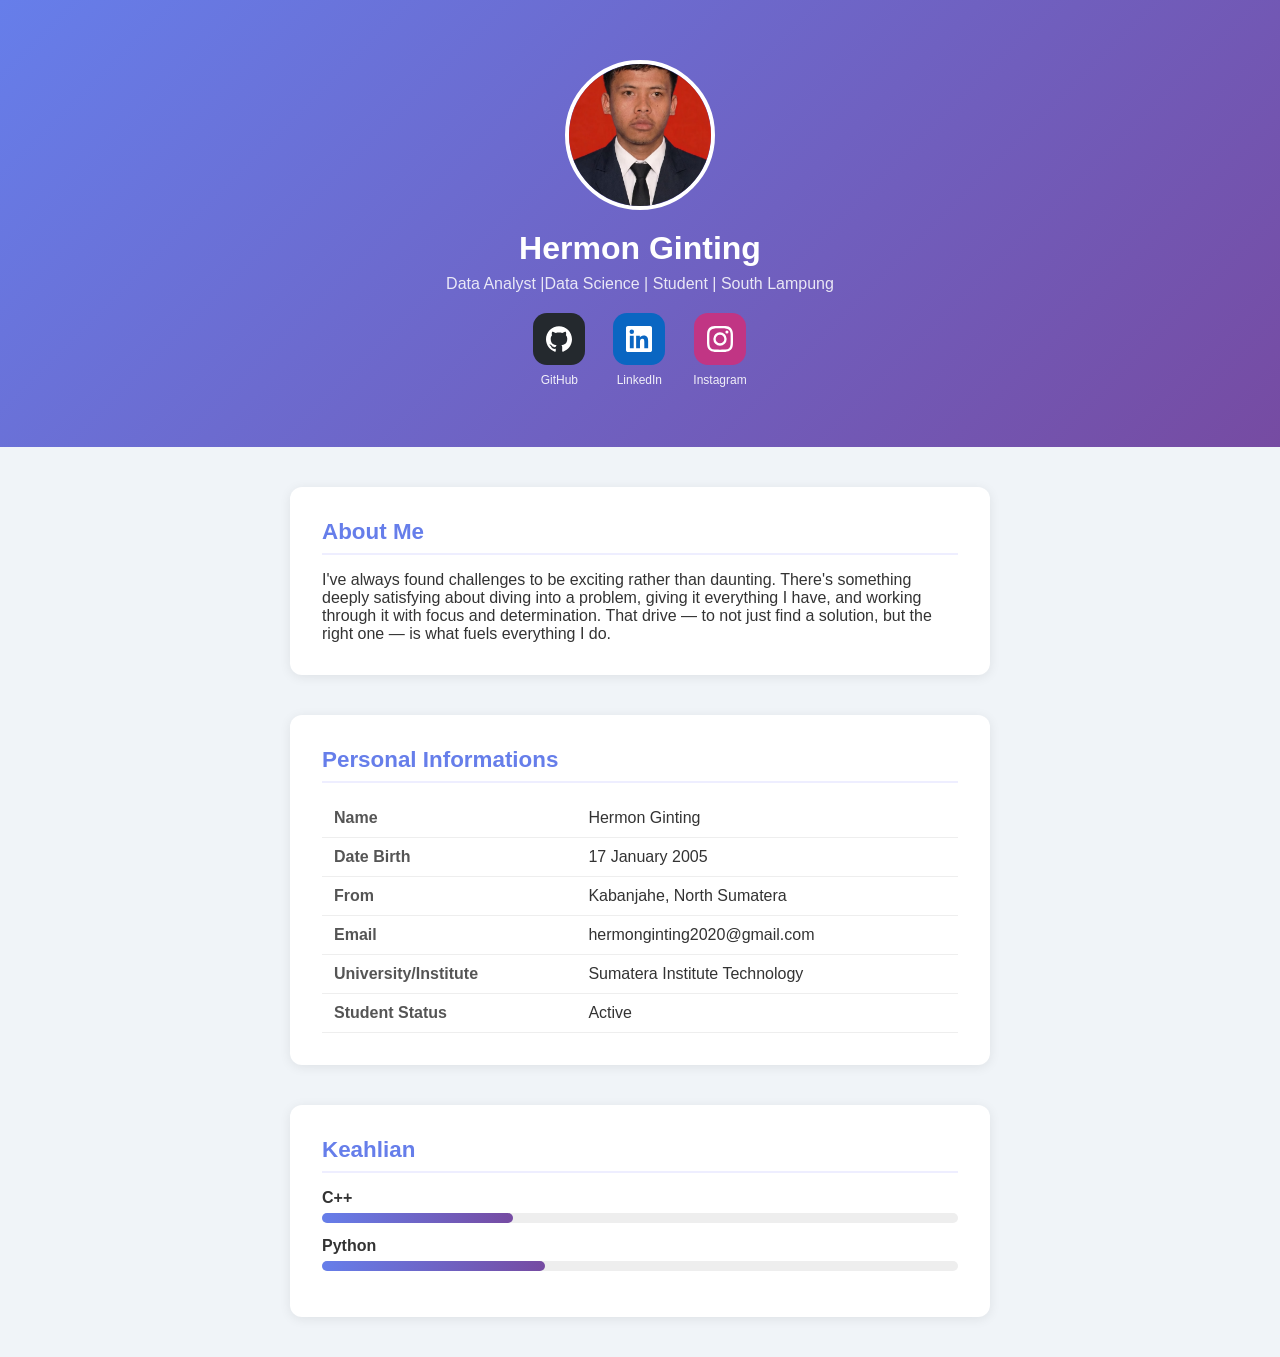
==== forntend/index.html @ 996beca6 "first commit: biodata website" ====
<!DOCTYPE html>
<html lang="id">
<head>
  <meta charset="UTF-8">
  <meta name="viewport" content="width=device-width, initial-scale=1.0">
  <title>Biodata - Hermon Ginting</title>
  <link rel="stylesheet" href="style.css">
</head>
<body>
    <header>
        <img src="formal.jpeg" alt="Foto Profil" class="foto-profil">
        <h1>Hermon Ginting</h1>
        <p class="subtitle">Data Analyst |Data Science | Student | South Lampung</p>
       
        <nav class="socials">
        <a class="social-btn btn-github" href="https://github.com/Mon877-ars" target="_blank">
            <div class="social-icon">
                <svg viewBox="0 0 24 24"><path d="M12 .297c-6.63 0-12 5.373-12 12 0 5.303 3.438 9.8 8.205 11.385.6.113.82-.258.82-.577 0-.285-.01-1.04-.015-2.04-3.338.724-4.042-1.61-4.042-1.61-.546-1.387-1.333-1.757-1.333-1.757-1.09-.745.083-.729.083-.729 1.205.084 1.84 1.236 1.84 1.236 1.07 1.835 2.809 1.305 3.495.998.108-.776.418-1.305.762-1.605-2.665-.3-5.466-1.332-5.466-5.93 0-1.31.465-2.38 1.235-3.22-.135-.303-.54-1.523.105-3.176 0 0 1.005-.322 3.3 1.23.96-.267 1.98-.399 3-.405 1.02.006 2.04.138 3 .405 2.28-1.552 3.285-1.23 3.285-1.23.645 1.653.24 2.873.12 3.176.765.84 1.23 1.91 1.23 3.22 0 4.61-2.805 5.625-5.475 5.92.42.36.81 1.096.81 2.22 0 1.605-.015 2.896-.015 3.286 0 .315.21.69.825.57C20.565 22.092 24 17.592 24 12.297c0-6.627-5.373-12-12-12"/></svg>
            </div>
            <span class="social-label">GitHub</span>
        </a>
        <a class="social-btn btn-linkedin" href="https://www.linkedin.com/in/hermon-ginting-5511263b6" target="_blank">
            <div class="social-icon">
                <svg viewBox="0 0 24 24"><path d="M20.447 20.452h-3.554v-5.569c0-1.328-.027-3.037-1.852-3.037-1.853 0-2.136 1.445-2.136 2.939v5.667H9.351V9h3.414v1.561h.046c.477-.9 1.637-1.85 3.37-1.85 3.601 0 4.267 2.37 4.267 5.455v6.286zM5.337 7.433a2.062 2.062 0 0 1-2.063-2.065 2.064 2.064 0 1 1 2.063 2.065zm1.782 13.019H3.555V9h3.564v11.452zM22.225 0H1.771C.792 0 0 .774 0 1.729v20.542C0 23.227.792 24 1.771 24h20.451C23.2 24 24 23.227 24 22.271V1.729C24 .774 23.2 0 22.222 0h.003z"/></svg>
            </div>
            <span class="social-label">LinkedIn</span>
        </a>
        <a class="social-btn btn-instagram" href="https://www.instagram.com/its_leemon1/" target="_blank">
            <div class="social-icon">
                <svg viewBox="0 0 24 24"><path d="M12 2.163c3.204 0 3.584.012 4.85.07 3.252.148 4.771 1.691 4.919 4.919.058 1.265.069 1.645.069 4.849 0 3.205-.012 3.584-.069 4.849-.149 3.225-1.664 4.771-4.919 4.919-1.266.058-1.644.07-4.85.07-3.204 0-3.584-.012-4.849-.07-3.26-.149-4.771-1.699-4.919-4.92-.058-1.265-.07-1.644-.07-4.849 0-3.204.013-3.583.07-4.849.149-3.227 1.664-4.771 4.919-4.919 1.266-.057 1.645-.069 4.849-.069zm0-2.163c-3.259 0-3.667.014-4.947.072-4.358.2-6.78 2.618-6.98 6.98-.059 1.281-.073 1.689-.073 4.948 0 3.259.014 3.668.072 4.948.2 4.358 2.618 6.78 6.98 6.98 1.281.058 1.689.072 4.948.072 3.259 0 3.668-.014 4.948-.072 4.354-.2 6.782-2.618 6.979-6.98.059-1.28.073-1.689.073-4.948 0-3.259-.014-3.667-.072-4.947-.196-4.354-2.617-6.78-6.979-6.98-1.281-.059-1.69-.073-4.949-.073zm0 5.838a6.162 6.162 0 1 0 0 12.324 6.162 6.162 0 0 0 0-12.324zM12 16a4 4 0 1 1 0-8 4 4 0 0 1 0 8zm6.406-11.845a1.44 1.44 0 1 0 0 2.881 1.44 1.44 0 0 0 0-2.881z"/></svg>
            </div>
            <span class="social-label">Instagram</span>
        </a>
    </nav>
    </header>

    <section id="tentang">

        <h2>About Me</h2>
        <p>I've always found challenges to be exciting rather than daunting. There's something deeply satisfying about diving into a problem, giving it everything I have, and working through it with focus and determination. That drive — to not just find a solution, but the right one — is what fuels everything I do.</p>
    </section>
    <section id="info">
        <h2>Personal Informations</h2>
        <table>
            <tr><td>Name</td><td>Hermon Ginting</td></tr>
            <tr><td>Date Birth</td><td>17 January 2005</td></tr>
            <tr><td>From</td><td>Kabanjahe, North Sumatera</td></tr>
            <tr><td>Email</td><td>hermonginting2020@gmail.com</td></tr>
            <tr><td>University/Institute</td><td>Sumatera Institute Technology </td></tr>
            <tr><td>Student Status</td><td>Active</td></tr>
        </table>
    </section>

    <section id="skills">

        <h2>Keahlian</h2>
        <div class="skill">
            <span>C++</span>
            <div class="bar"><div class="fill" style="width: 30%"></div></div>
            </div>

            <div class="skill">
                <span>Python</span>
            <div class="bar"><div class="fill" style="width: 35%"></div></div>
        </div>
    </section>
  <script src="script.js"></script>
</body>
</html>
---- forntend/style.css ----
/* Reset bawaan browser */
* { margin: 0; padding: 0; box-sizing: border-box; }

body {
  font-family: 'Segoe UI', sans-serif;
  background: #f0f4f8;
  color: #333;
}

/* Header */
header {
  background: linear-gradient(135deg, #667eea, #764ba2);
  color: white;
  text-align: center;
  padding: 60px 20px;
}
.socials {
  display: flex;
  gap: 28px;
  justify-content: center;
  flex-wrap: wrap;
  margin-top: 20px;
}
.social-btn {
  display: flex;
  flex-direction: column;   /* ← ini yang bikin label ke bawah */
  align-items: center;
  gap: 8px;
  text-decoration: none;
  transition: transform 0.15s;
}
.social-btn:hover { transform: translateY(-3px); }

.social-icon {
  width: 52px;
  height: 52px;
  border-radius: 14px;
  display: flex;
  align-items: center;
  justify-content: center;
}
.social-icon svg { width: 26px; height: 26px; fill: white; }

.social-label {
  font-size: 12px;
  font-weight: 500;
  color: rgba(255,255,255,0.9);
}

.btn-github   .social-icon { background: #24292e; }
.btn-linkedin .social-icon { background: #0A66C2; }
.btn-instagram .social-icon { background: #C13584; }
.foto-profil {
  width: 150px;
  height: 150px;
  border-radius: 50%;       /* Bikin foto jadi bulat */
  border: 4px solid white;
  object-fit: cover;
  margin-bottom: 16px;
}

header h1 { font-size: 2rem; }
.subtitle { opacity: 0.85; margin-top: 8px; }

/* Section umum */
section {
  max-width: 700px;
  margin: 40px auto;
  background: white;
  border-radius: 12px;
  padding: 32px;
  box-shadow: 0 2px 12px rgba(0,0,0,0.08);
}

section h2 {
  font-size: 1.4rem;
  color: #667eea;
  margin-bottom: 16px;
  padding-bottom: 8px;
  border-bottom: 2px solid #eef;
}

/* Tabel info */
table { width: 100%; border-collapse: collapse; }
td { padding: 10px 12px; border-bottom: 1px solid #eee; }
td:first-child { font-weight: bold; width: 40%; color: #555; }

.skill { margin-bottom: 14px; }
.skill span { display: block; margin-bottom: 6px; font-weight: bold; }
.bar { background: #eee; border-radius: 20px; height: 10px; }
.fill { background: linear-gradient(90deg, #667eea, #764ba2); 
        height: 100%; border-radius: 20px; }
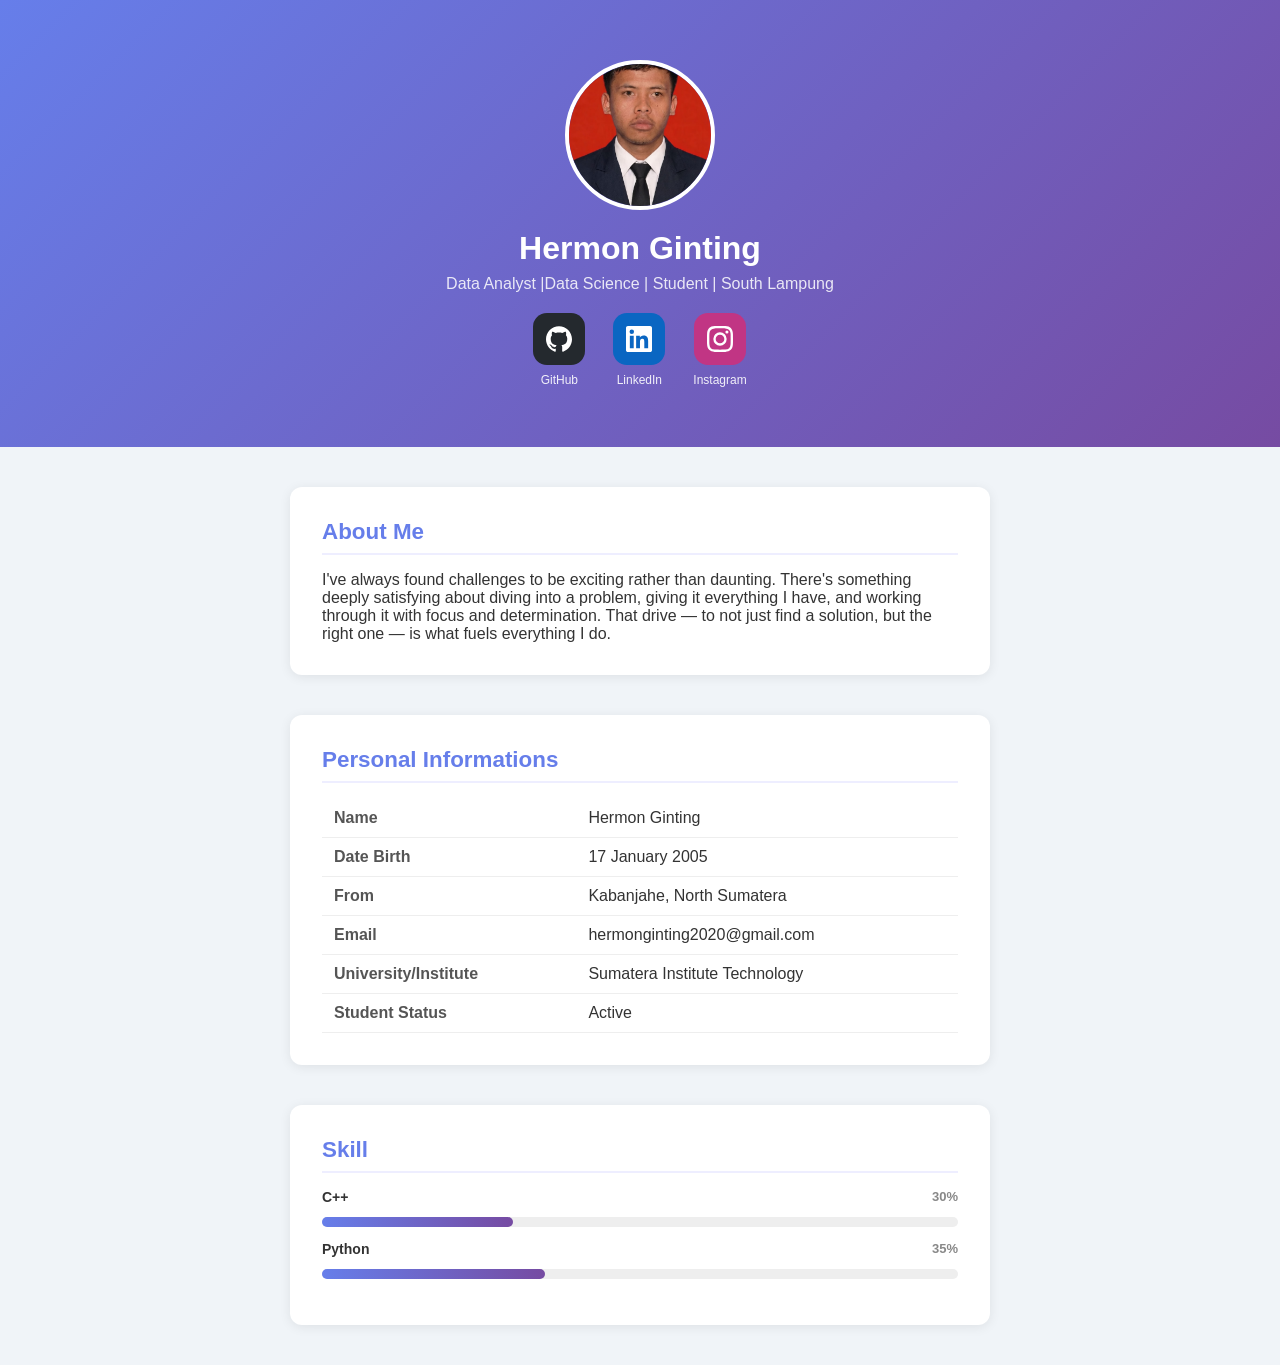
==== commit c00bc26c: "update: persenan ditambah" ====
--- a/forntend/index.html
+++ b/forntend/index.html
@@ -53,7 +53,7 @@
 
     <section id="skills">
 
-        <h2>Keahlian</h2>
+        <h2>Skill</h2>
         <div class="skill">
             <span>C++</span>
             <div class="bar"><div class="fill" style="width: 30%"></div></div>
@@ -65,5 +65,25 @@
         </div>
     </section>
   <script src="script.js"></script>
-</body>
+  <script>
+  document.querySelectorAll('.skill').forEach(skill => {
+    const fill = skill.querySelector('.fill');
+    const width = fill.style.width;
+    
+    const label = document.createElement('span');
+    label.textContent = width;
+    label.className = 'skill-pct';
+    
+    const name = skill.querySelector('span');
+    
+    const header = document.createElement('div');
+    header.className = 'skill-header';
+    header.appendChild(name.cloneNode(true));
+    header.appendChild(label);
+    
+    name.replaceWith(header);
+  });
+</script>
+  
+  </body>
 </html>
--- a/forntend/style.css
+++ b/forntend/style.css
@@ -13,6 +13,16 @@
   color: white;
   text-align: center;
   padding: 60px 20px;
+}
+.skill-header {
+  display: flex;
+  justify-content: space-between;
+  margin-bottom: 6px;
+  font-size: 14px;
+}
+.skill-pct {
+  color: #888;
+  font-size: 13px;
 }
 .socials {
   display: flex;
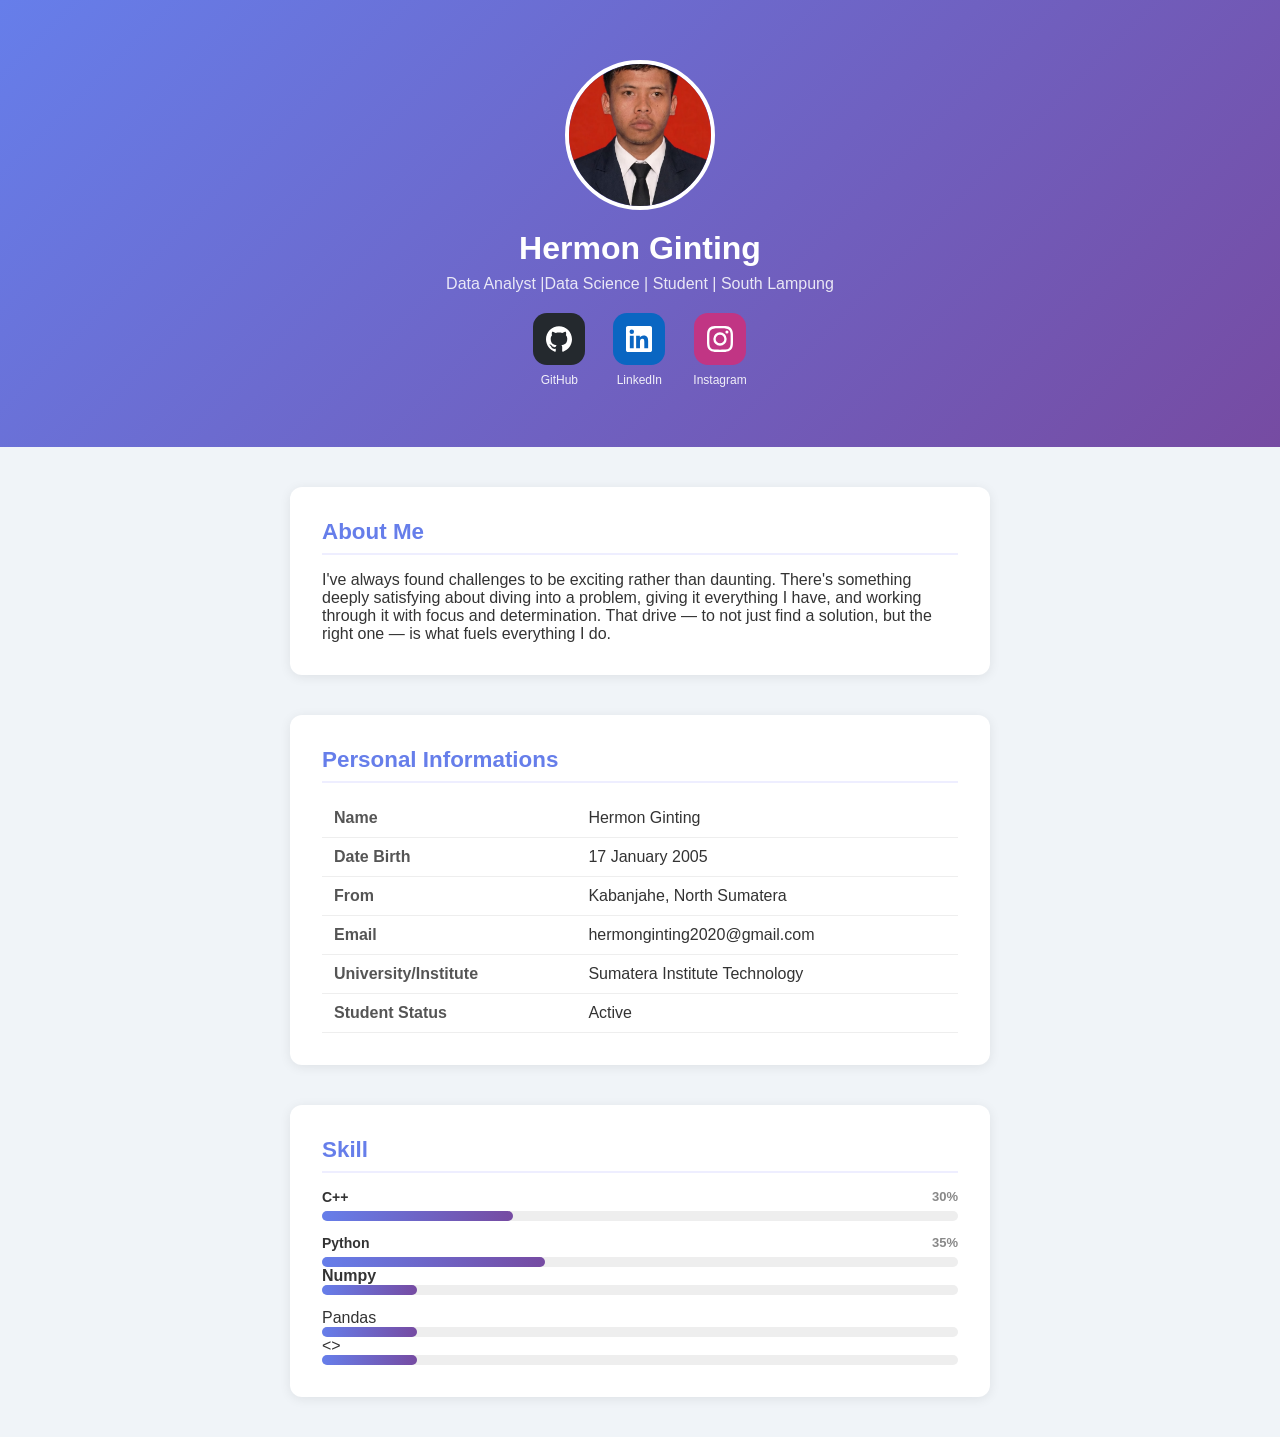
==== commit 0ed03eea: "update: tambah numpy dan pandas" ====
--- a/forntend/index.html
+++ b/forntend/index.html
@@ -58,10 +58,18 @@
             <span>C++</span>
             <div class="bar"><div class="fill" style="width: 30%"></div></div>
             </div>
-
             <div class="skill">
-                <span>Python</span>
+            <span>Python</span>
             <div class="bar"><div class="fill" style="width: 35%"></div></div>
+            <span>Numpy</span>
+            <div class ="bar"><div class="fill" style="width:15%"></div></div>
+            </div>
+            <span>Pandas</span>
+            <div class ="bar"><div class="fill" style="width:15%"></div></div>
+            </div>
+            <Seaborn><>
+            <div class ="bar"><div class="fill" style="width:15%"></div></div>
+            </div>
         </div>
     </section>
   <script src="script.js"></script>
--- a/forntend/style.css
+++ b/forntend/style.css
@@ -23,6 +23,7 @@
 .skill-pct {
   color: #888;
   font-size: 13px;
+  font-weight: normal;
 }
 .socials {
   display: flex;
@@ -96,7 +97,7 @@
 td:first-child { font-weight: bold; width: 40%; color: #555; }
 
 .skill { margin-bottom: 14px; }
-.skill span { display: block; margin-bottom: 6px; font-weight: bold; }
+.skill span { font-weight: bold; }
 .bar { background: #eee; border-radius: 20px; height: 10px; }
 .fill { background: linear-gradient(90deg, #667eea, #764ba2); 
         height: 100%; border-radius: 20px; }
